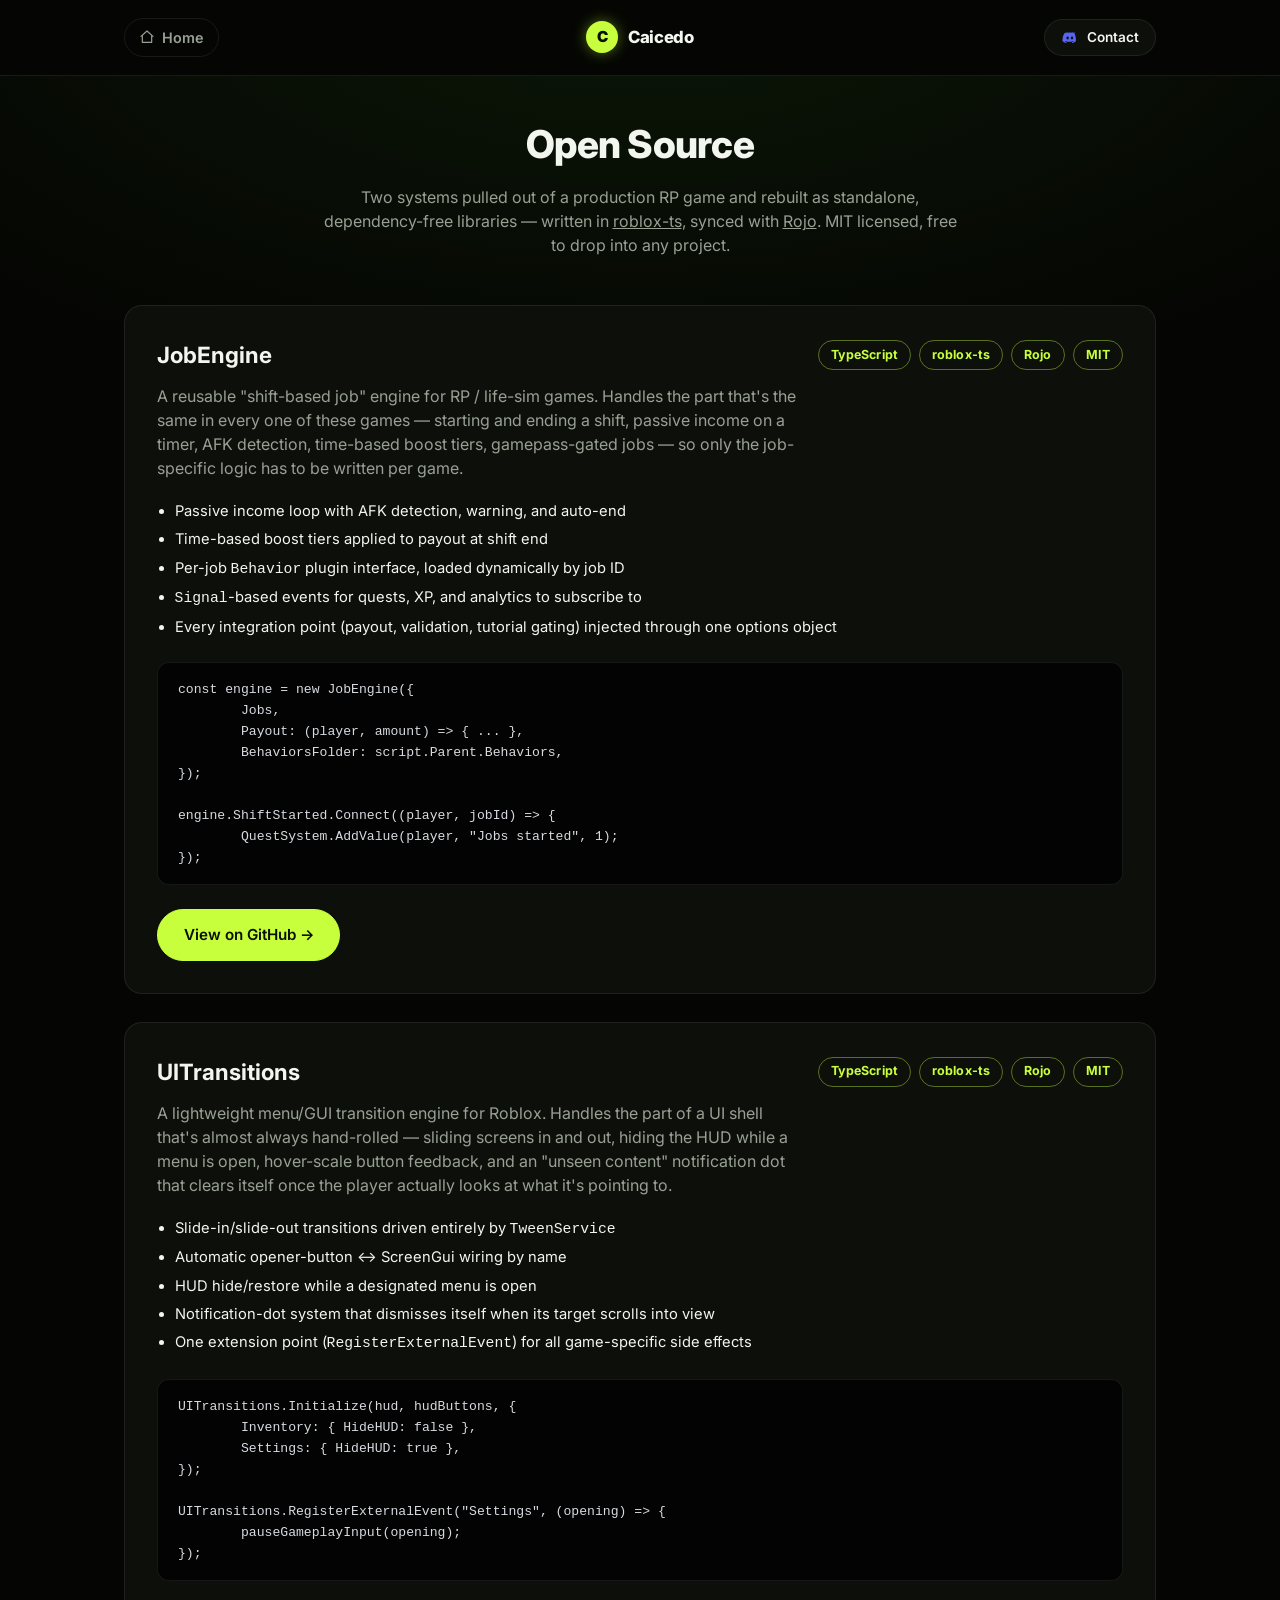
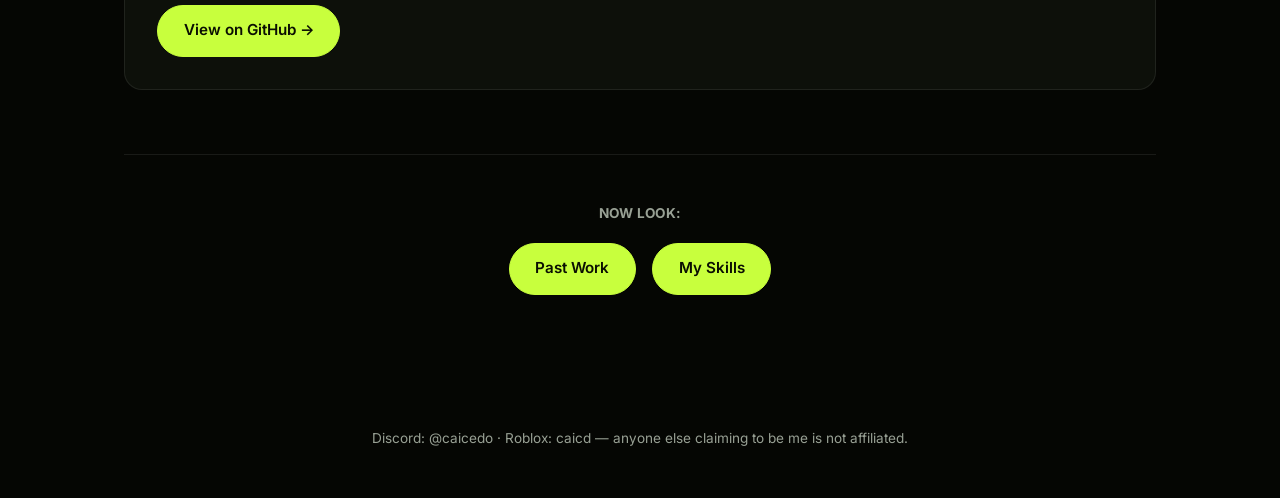
==== open-source.html @ bf7984fc "Initial commit: portfolio site Static site (plain HTML/CSS/JS) — home, past work, skills, and open s" ====
<!DOCTYPE html>
<html lang="en">
<head>
<meta charset="UTF-8" />
<meta name="viewport" content="width=device-width, initial-scale=1.0" />
<title>Open Source — Caicedo</title>
<meta name="description" content="Standalone TypeScript/Rojo systems extracted from production Roblox games, open-sourced on GitHub." />
<link rel="preconnect" href="https://fonts.googleapis.com" />
<link rel="preconnect" href="https://fonts.gstatic.com" crossorigin />
<link href="https://fonts.googleapis.com/css2?family=Inter:wght@400;600;700;800;900&display=swap" rel="stylesheet" />
<link rel="stylesheet" href="css/style.css" />
</head>
<body>
<header class="topbar-wrap">
<div class="topbar">
	<a href="index.html" class="topbar-home">
		<svg viewBox="0 0 24 24" fill="none" stroke="currentColor" stroke-width="1.8" stroke-linecap="round" stroke-linejoin="round">
			<path d="M3 11l9-8 9 8"></path>
			<path d="M5 10v10h14V10"></path>
		</svg>
		<span>Home</span>
	</a>
	<a href="index.html" class="topbar-brand">
		<span class="topbar-logo" aria-hidden="true">C</span>
		<span class="topbar-name">Caicedo</span>
	</a>
	<button class="discord-btn" data-discord="@caicedo" type="button">
		<svg viewBox="0 0 24 24" fill="currentColor" aria-hidden="true">
			<path d="M20 5.5c-1.4-.7-2.9-1.1-4.5-1.4l-.2.4c1.4.4 2.7 1 3.9 1.8-3.9-1.9-9.5-1.9-13.4 0 1.2-.8 2.5-1.4 3.9-1.8l-.2-.4C7.9 4.4 6.4 4.8 5 5.5 2.5 9.3 1.8 13 2.1 16.6c1.7 1.3 3.4 2 5 2.5l.6-1c-.9-.3-1.8-.8-2.6-1.3.2-.2.4-.3.7-.5 3.5 1.6 7.3 1.6 10.8 0 .2.2.4.3.7.5-.8.5-1.7 1-2.6 1.3l.6 1c1.6-.5 3.3-1.2 5-2.5.4-4.2-.6-7.9-2.3-11.1zM9 14.2c-.9 0-1.6-.9-1.6-1.9 0-1.1.7-1.9 1.6-1.9s1.6.9 1.6 1.9c0 1-.7 1.9-1.6 1.9zm6 0c-.9 0-1.6-.9-1.6-1.9 0-1.1.7-1.9 1.6-1.9s1.6.9 1.6 1.9c0 1-.7 1.9-1.6 1.9z" />
		</svg>
		<span>Contact</span>
		<span class="toast" role="status"></span>
	</button>
</div>
</header>

<main>
	<h1 class="page-title">Open Source</h1>
	<p class="page-intro">
		Two systems pulled out of a production RP game and rebuilt as standalone, dependency-free
		libraries — written in <a href="https://roblox-ts.com/" target="_blank" rel="noopener">roblox-ts</a>,
		synced with <a href="https://rojo.space/" target="_blank" rel="noopener">Rojo</a>. MIT licensed, free to drop into any project.
	</p>

	<article class="project-card">
		<div class="project-body">
			<div class="project-head">
				<h2>JobEngine</h2>
				<div class="project-tags">
					<span class="tag">TypeScript</span>
					<span class="tag">roblox-ts</span>
					<span class="tag">Rojo</span>
					<span class="tag">MIT</span>
				</div>
			</div>
			<p class="project-desc">
				A reusable "shift-based job" engine for RP / life-sim games. Handles the part that's the same
				in every one of these games — starting and ending a shift, passive income on a timer, AFK
				detection, time-based boost tiers, gamepass-gated jobs — so only the job-specific logic has to
				be written per game.
			</p>
			<ul>
				<li>Passive income loop with AFK detection, warning, and auto-end</li>
				<li>Time-based boost tiers applied to payout at shift end</li>
				<li>Per-job <code>Behavior</code> plugin interface, loaded dynamically by job ID</li>
				<li><code>Signal</code>-based events for quests, XP, and analytics to subscribe to</li>
				<li>Every integration point (payout, validation, tutorial gating) injected through one options object</li>
			</ul>
			<div class="code-preview">
<pre>const engine = new JobEngine({
	Jobs,
	Payout: (player, amount) => { ... },
	BehaviorsFolder: script.Parent.Behaviors,
});

engine.ShiftStarted.Connect((player, jobId) => {
	QuestSystem.AddValue(player, "Jobs started", 1);
});</pre>
			</div>
			<a class="btn btn-accent" href="https://github.com/caicdo/job-engine" target="_blank" rel="noopener">View on GitHub →</a>
		</div>
	</article>

	<article class="project-card">
		<div class="project-body">
			<div class="project-head">
				<h2>UITransitions</h2>
				<div class="project-tags">
					<span class="tag">TypeScript</span>
					<span class="tag">roblox-ts</span>
					<span class="tag">Rojo</span>
					<span class="tag">MIT</span>
				</div>
			</div>
			<p class="project-desc">
				A lightweight menu/GUI transition engine for Roblox. Handles the part of a UI shell that's
				almost always hand-rolled — sliding screens in and out, hiding the HUD while a menu is open,
				hover-scale button feedback, and an "unseen content" notification dot that clears itself once
				the player actually looks at what it's pointing to.
			</p>
			<ul>
				<li>Slide-in/slide-out transitions driven entirely by <code>TweenService</code></li>
				<li>Automatic opener-button ↔ ScreenGui wiring by name</li>
				<li>HUD hide/restore while a designated menu is open</li>
				<li>Notification-dot system that dismisses itself when its target scrolls into view</li>
				<li>One extension point (<code>RegisterExternalEvent</code>) for all game-specific side effects</li>
			</ul>
			<div class="code-preview">
<pre>UITransitions.Initialize(hud, hudButtons, {
	Inventory: { HideHUD: false },
	Settings: { HideHUD: true },
});

UITransitions.RegisterExternalEvent("Settings", (opening) => {
	pauseGameplayInput(opening);
});</pre>
			</div>
			<a class="btn btn-accent" href="https://github.com/caicdo/ui-transitions" target="_blank" rel="noopener">View on GitHub →</a>
		</div>
	</article>

	<section class="now-look">
		<p>Now look:</p>
		<div class="btn-row">
			<a class="btn btn-accent" href="past-work.html">Past Work</a>
			<a class="btn btn-accent" href="skills.html">My Skills</a>
		</div>
	</section>
</main>

<footer class="site-footer">
	<p>Discord: @caicedo · Roblox: caicd — anyone else claiming to be me is not affiliated.</p>
</footer>

<script src="js/main.js"></script>
</body>
</html>
---- css/style.css ----
:root {
	/* Acid-green-on-black identity — deep black base, one loud lime accent. */
	--bg: #050603;
	--bg-alt: #0d100a;
	--bg-alt-2: #151a0f;
	--border: rgba(255, 255, 255, 0.08);
	--text: #f3f5ef;
	--muted: #98a094;
	--accent-rgb: 200, 255, 61;
	--accent: rgb(var(--accent-rgb));
	--accent-soft: rgba(var(--accent-rgb), 0.12);
	--on-accent: #0a0f02;
	--radius: 18px;
	--max-width: 1080px;
}

* {
	box-sizing: border-box;
}

body {
	margin: 0;
	/* Lowkey ambient glow — a dark green fading into the black, not the bright accent. */
	background: radial-gradient(ellipse 1400px 700px at 50% -5%, rgba(16, 36, 10, 0.6), transparent 65%), var(--bg);
	background-attachment: fixed;
	color: var(--text);
	font-family: "Inter", -apple-system, BlinkMacSystemFont, "Segoe UI", Roboto, sans-serif;
	line-height: 1.5;
	-webkit-font-smoothing: antialiased;
}

a {
	color: inherit;
}

img,
svg {
	display: block;
}

button {
	font-family: inherit;
}

/* ---------- Header (sticky — stays visible while scrolling) ---------- */

.topbar-wrap {
	position: sticky;
	top: 0;
	z-index: 100;
	background: var(--bg);
	border-bottom: 1px solid var(--border);
}

.topbar {
	display: grid;
	grid-template-columns: 1fr auto 1fr;
	align-items: center;
	max-width: var(--max-width);
	margin: 0 auto;
	padding: 1.1rem 1.5rem;
	gap: 1rem;
}

.topbar-home {
	justify-self: start;
	display: inline-flex;
	align-items: center;
	gap: 0.4rem;
	text-decoration: none;
	color: var(--muted);
	font-weight: 600;
	font-size: 0.9rem;
	padding: 0.5rem 0.9rem;
	border: 1px solid var(--border);
	border-radius: 999px;
	transition: color 0.15s ease, border-color 0.15s ease;
}

.topbar-home:hover {
	color: var(--text);
	border-color: var(--accent);
}

.topbar-home svg {
	width: 1rem;
	height: 1rem;
}

.topbar-brand {
	justify-self: center;
	display: inline-flex;
	align-items: center;
	gap: 0.6rem;
	text-decoration: none;
}

.topbar-logo {
	width: 2rem;
	height: 2rem;
	border-radius: 50%;
	background: var(--accent);
	color: var(--on-accent);
	display: flex;
	align-items: center;
	justify-content: center;
	font-weight: 900;
	font-size: 0.95rem;
	flex-shrink: 0;
	box-shadow: 0 0 14px rgba(var(--accent-rgb), 0.4);
}

.topbar-name {
	font-weight: 800;
	font-size: 1.05rem;
	letter-spacing: -0.02em;
	white-space: nowrap;
}

.discord-btn {
	justify-self: end;
	display: inline-flex;
	align-items: center;
	gap: 0.5rem;
	background: var(--bg-alt);
	border: 1px solid var(--border);
	color: var(--text);
	padding: 0.55rem 1rem;
	border-radius: 999px;
	cursor: pointer;
	font-weight: 600;
	font-size: 0.85rem;
	transition: border-color 0.15s ease, background 0.15s ease;
	position: relative;
}

.discord-btn:hover {
	border-color: #5865f2;
	background: var(--bg-alt-2);
}

.discord-btn svg {
	width: 1.1rem;
	height: 1.1rem;
	color: #5865f2;
}

.discord-btn .toast {
	position: absolute;
	top: calc(100% + 0.6rem);
	right: 0;
	background: var(--text);
	color: var(--bg);
	font-size: 0.78rem;
	font-weight: 600;
	padding: 0.45rem 0.75rem;
	border-radius: 8px;
	white-space: nowrap;
	opacity: 0;
	pointer-events: none;
	transform: translateY(-4px);
	transition: opacity 0.15s ease, transform 0.15s ease;
}

.discord-btn .toast.show {
	opacity: 1;
	transform: translateY(0);
}

main {
	max-width: var(--max-width);
	margin: 0 auto;
	padding: 1.5rem 1.5rem 5rem;
}

/* ---------- Hero ---------- */

.hero-title {
	text-align: center;
	font-size: clamp(1.8rem, 4.5vw, 3rem);
	font-weight: 800;
	letter-spacing: -0.02em;
	margin: 1rem 0 3rem;
}

.page-title {
	text-align: center;
	font-size: clamp(1.6rem, 4vw, 2.4rem);
	font-weight: 800;
	letter-spacing: -0.02em;
	margin: 1rem 0 0.75rem;
}

.page-intro {
	text-align: center;
	color: var(--muted);
	max-width: 640px;
	margin: 0 auto 3rem;
}

/* ---------- Stat row (no cards — icon/number/subtitle sit directly on the bg) ---------- */

.stats-row {
	display: flex;
	justify-content: space-between;
	gap: 1.5rem;
	margin-bottom: 3.5rem;
	padding-bottom: 2rem;
	border-bottom: 1px solid var(--border);
}

.stat-box {
	flex: 1;
	display: flex;
	flex-direction: column;
	gap: 0.6rem;
	min-width: 0;
}

.stat-top {
	display: flex;
	align-items: center;
	gap: clamp(0.35rem, 2vw, 1rem);
	min-width: 0;
}

.stat-icon {
	color: var(--accent);
	width: clamp(1.8rem, 5vw, 2.6rem);
	height: clamp(1.8rem, 5vw, 2.6rem);
	flex-shrink: 0;
}

.stat-icon svg {
	width: 100%;
	height: 100%;
}

.stat-number {
	font-weight: 900;
	font-size: clamp(1.1rem, 5vw, 2.6rem);
	letter-spacing: -0.02em;
	white-space: nowrap;
	min-width: 0;
}

.stat-subtitle {
	color: var(--muted);
	font-size: clamp(0.75rem, 2vw, 0.95rem);
}

/* ---------- Bento nav grid ---------- */

.bento {
	display: grid;
	grid-template-columns: 1fr 1fr;
	grid-template-rows: 1fr 1fr;
	gap: 1.25rem;
	height: min(60vh, 480px);
}

.bento-cell {
	display: flex;
	flex-direction: column;
	justify-content: flex-end;
	background: var(--bg-alt);
	border: 1px solid var(--border);
	border-radius: var(--radius);
	padding: 1.75rem;
	text-decoration: none;
	color: inherit;
	position: relative;
	overflow: hidden;
	transition: border-color 0.15s ease, transform 0.15s ease, background 0.15s ease;
}

.bento-cell::before {
	content: "";
	position: absolute;
	inset: -30%;
	background: radial-gradient(circle at 82% 18%, rgba(var(--accent-rgb), 0.16), transparent 55%);
	pointer-events: none;
}

.bento-cell:hover {
	border-color: var(--accent);
	background: var(--bg-alt-2);
	transform: translateY(-2px);
}

/* Large decorative glyph, layered low-opacity behind the title — stands in for
   real artwork until photos/GIFs are added. */
.bento-icon {
	position: absolute;
	right: -1.25rem;
	bottom: -1.25rem;
	width: 8rem;
	height: 8rem;
	color: var(--accent);
	opacity: 0.16;
	transition: opacity 0.2s ease, transform 0.2s ease;
	pointer-events: none;
}

.bento-icon svg {
	width: 100%;
	height: 100%;
}

.bento-cell:hover .bento-icon {
	opacity: 0.3;
	transform: scale(1.06) rotate(-4deg);
}

.bento-left .bento-icon {
	width: 12rem;
	height: 12rem;
}

.bento-body {
	position: relative;
	z-index: 1;
}

.bento-left {
	grid-column: 1;
	grid-row: 1 / span 2;
}

.bento-top-right {
	grid-column: 2;
	grid-row: 1;
}

.bento-bottom-right {
	grid-column: 2;
	grid-row: 2;
}

.bento-title {
	font-weight: 900;
	font-size: clamp(1.3rem, 2.6vw, 1.9rem);
	letter-spacing: -0.01em;
	text-transform: uppercase;
	line-height: 1.15;
}

/* ---------- Buttons ---------- */

.btn-row {
	display: flex;
	justify-content: center;
	gap: 1rem;
	flex-wrap: wrap;
}

.btn {
	display: inline-flex;
	align-items: center;
	gap: 0.5rem;
	padding: 0.85rem 1.6rem;
	border-radius: 999px;
	border: 1px solid var(--border);
	background: var(--bg-alt);
	color: var(--text);
	text-decoration: none;
	font-weight: 600;
	font-size: 0.95rem;
	transition: border-color 0.15s ease, background 0.15s ease, transform 0.15s ease;
}

.btn:hover {
	border-color: var(--accent);
	background: var(--bg-alt-2);
	transform: translateY(-1px);
}

.btn-accent {
	background: var(--accent);
	color: var(--on-accent);
	border-color: var(--accent);
}

.btn-accent:hover {
	filter: brightness(0.88);
	box-shadow: 0 0 20px rgba(var(--accent-rgb), 0.35);
}

/* ---------- Disclaimer banner (past work) ---------- */

.disclaimer {
	display: flex;
	align-items: center;
	justify-content: space-between;
	gap: 1.5rem;
	flex-wrap: wrap;
	background: var(--accent-soft);
	border: 1px solid rgba(var(--accent-rgb), 0.25);
	border-radius: var(--radius);
	padding: 1.1rem 1.1rem 1.1rem 1.5rem;
	margin-bottom: 3rem;
}

.disclaimer p {
	margin: 0;
	color: var(--text);
}

.disclaimer-actions {
	display: flex;
	align-items: center;
	gap: 0.75rem;
	flex-shrink: 0;
}

.disclaimer-close {
	appearance: none;
	background: transparent;
	border: 1px solid transparent;
	color: var(--muted);
	width: 2rem;
	height: 2rem;
	border-radius: 50%;
	font-size: 1.1rem;
	line-height: 1;
	cursor: pointer;
	transition: color 0.15s ease, border-color 0.15s ease;
}

.disclaimer-close:hover {
	color: var(--text);
	border-color: var(--border);
}

.disclaimer.hidden {
	display: none;
}

/* ---------- Video embeds (past work) ---------- */

.video-frame {
	position: relative;
	flex: 0 0 42%;
	aspect-ratio: 16 / 9;
	background: #000;
	border-radius: 12px;
	overflow: hidden;
}

.video-frame iframe {
	position: absolute;
	inset: 0;
	width: 100%;
	height: 100%;
	border: 0;
}

/* Smaller, denser grid for lower-priority video demos. */
.video-compact-grid {
	display: grid;
	grid-template-columns: repeat(3, 1fr);
	gap: 1.25rem;
	margin-bottom: 3.5rem;
}

.video-compact-card {
	background: var(--bg-alt);
	border: 1px solid var(--border);
	border-radius: var(--radius);
	overflow: hidden;
}

.video-compact-card .video-frame {
	flex-basis: auto;
	border-radius: 0;
}

.video-compact-meta {
	padding: 1rem 1.1rem 1.2rem;
}

.video-compact-meta h3 {
	margin: 0 0 0.35rem;
	font-size: 0.98rem;
	font-weight: 700;
}

.video-compact-meta p {
	margin: 0;
	color: var(--muted);
	font-size: 0.85rem;
}

/* ---------- Skill cards ---------- */

.skill-grid {
	display: grid;
	grid-template-columns: repeat(3, 1fr);
	gap: 1.5rem;
	margin-bottom: 3.5rem;
}

.skill-card {
	background: var(--bg-alt);
	border: 1px solid var(--border);
	border-radius: var(--radius);
	padding: 1.75rem;
	transition: border-color 0.15s ease, background 0.15s ease, transform 0.15s ease;
}

.skill-card:hover {
	border-color: var(--accent);
	background: var(--bg-alt-2);
	transform: translateY(-2px);
}

.skill-card .skill-emoji {
	font-size: 1.6rem;
	margin-bottom: 0.5rem;
}

.skill-card h2 {
	font-size: 1.15rem;
	margin: 0 0 0.35rem;
}

.skill-caption {
	color: var(--muted);
	font-size: 0.9rem;
	margin: 0 0 1.1rem;
}

.skill-card ul {
	margin: 0;
	padding-left: 1.1rem;
	color: var(--text);
	font-size: 0.92rem;
}

.skill-card li {
	margin-bottom: 0.5rem;
}

.skill-card li:last-child {
	margin-bottom: 0;
}

/* ---------- Open source project cards ---------- */

.project-card {
	display: flex;
	gap: 1.75rem;
	background: var(--bg-alt);
	border: 1px solid var(--border);
	border-radius: var(--radius);
	padding: 2rem;
	margin-bottom: 1.75rem;
}

.project-media {
	flex: 0 0 42%;
	min-width: 0;
	aspect-ratio: 16 / 9;
	align-self: center;
	object-fit: cover;
	border-radius: 12px;
	border: 1px solid var(--border);
	display: block;
}

/* Still-empty media slot (no image yet) — dashed placeholder look. */
.project-media[aria-hidden="true"] {
	border: 1px dashed var(--border);
	background: repeating-linear-gradient(
		135deg,
		rgba(255, 255, 255, 0.02),
		rgba(255, 255, 255, 0.02) 10px,
		rgba(255, 255, 255, 0.05) 10px,
		rgba(255, 255, 255, 0.05) 20px
	);
	display: flex;
	align-items: center;
	justify-content: center;
	color: var(--muted);
	font-size: 0.85rem;
	font-weight: 600;
	text-align: center;
	padding: 1rem;
}

.project-body {
	flex: 1;
	min-width: 0;
}

.project-head {
	display: flex;
	align-items: center;
	justify-content: space-between;
	gap: 1rem;
	flex-wrap: wrap;
	margin-bottom: 0.75rem;
}

.project-head h2,
.project-head h3 {
	margin: 0;
	font-size: 1.4rem;
}

.project-tags {
	display: flex;
	gap: 0.5rem;
	flex-wrap: wrap;
}

/* Tag / chip — used for project tags, video roles, and job tags. A visible pill
   (background + stroke) so it reads as a tag, not plain text. */
.tag {
	display: inline-flex;
	align-items: center;
	font-size: 0.78rem;
	font-weight: 700;
	letter-spacing: 0.01em;
	color: var(--accent);
	background: transparent;
	border: 1px solid rgba(var(--accent-rgb), 0.4);
	border-radius: 999px;
	padding: 0.3rem 0.75rem;
}

.project-desc {
	color: var(--muted);
	margin: 0 0 1.25rem;
	max-width: 65ch;
}

/* ---------- Job cards ("Last Jobs" section) ---------- */

.section-title {
	font-size: clamp(1.3rem, 3vw, 1.8rem);
	font-weight: 800;
	letter-spacing: -0.01em;
	margin: 0 0 1.5rem;
}

.subsection-title {
	font-size: 1.1rem;
	font-weight: 700;
	color: var(--muted);
	letter-spacing: -0.01em;
	margin: 3rem 0 1.25rem;
}

.section-divider {
	border: none;
	border-top: 1px solid var(--border);
	margin: 3.5rem 0;
}

.job-link {
	display: inline-flex;
	align-items: center;
	gap: 0.35rem;
	margin-top: 0.25rem;
	font-size: 0.85rem;
	font-weight: 600;
	color: var(--accent);
	text-decoration: none;
}

.job-link:hover {
	text-decoration: underline;
}

.job-disclaimer {
	margin: 0.25rem 0 0;
	font-size: 0.85rem;
	color: var(--muted);
	font-style: italic;
}

.project-body ul {
	margin: 0 0 1.5rem;
	padding-left: 1.1rem;
	font-size: 0.92rem;
}

.project-body li {
	margin-bottom: 0.4rem;
}

.code-preview {
	background: #020302;
	border: 1px solid var(--border);
	border-radius: 12px;
	padding: 1rem 1.25rem;
	overflow-x: auto;
	margin: 0 0 1.5rem;
}

.code-preview pre {
	margin: 0;
	font-family: "SF Mono", "Fira Code", Menlo, Consolas, monospace;
	font-size: 0.82rem;
	line-height: 1.6;
	color: #d7dbe0;
}

/* ---------- Footer nav ("Now look:") ---------- */

.now-look {
	text-align: center;
	margin-top: 4rem;
	padding-top: 3rem;
	border-top: 1px solid var(--border);
}

.now-look p {
	color: var(--muted);
	font-weight: 700;
	letter-spacing: 0.02em;
	text-transform: uppercase;
	font-size: 0.85rem;
	margin: 0 0 1.25rem;
}

footer.site-footer {
	text-align: center;
	color: var(--muted);
	font-size: 0.85rem;
	padding: 2.5rem 1.5rem;
}

/* ---------- Responsive ---------- */

@media (max-width: 760px) {
	.topbar {
		grid-template-columns: auto 1fr auto;
	}

	.stats-row {
		gap: 1rem;
	}

	.topbar-name {
		display: none;
	}

	.bento {
		grid-template-columns: 1fr;
		grid-template-rows: repeat(3, 160px);
		height: auto;
	}

	.bento-left,
	.bento-top-right,
	.bento-bottom-right {
		grid-column: 1;
	}

	.bento-left {
		grid-row: 1;
	}

	.bento-top-right {
		grid-row: 2;
	}

	.bento-bottom-right {
		grid-row: 3;
	}

	.project-card {
		flex-direction: column;
	}

	.video-frame,
	.project-media {
		flex-basis: auto;
	}

	.skill-grid,
	.video-compact-grid {
		grid-template-columns: 1fr;
	}
}

@media (max-width: 980px) and (min-width: 761px) {
	.video-compact-grid {
		grid-template-columns: repeat(2, 1fr);
	}
}

@media (max-width: 480px) {
	.stats-row {
		gap: 0.6rem;
	}

	.stat-number {
		white-space: normal;
		overflow-wrap: anywhere;
		font-size: clamp(1rem, 7vw, 1.6rem);
		line-height: 1.1;
	}

	.stat-subtitle {
		font-size: 0.68rem;
	}
}
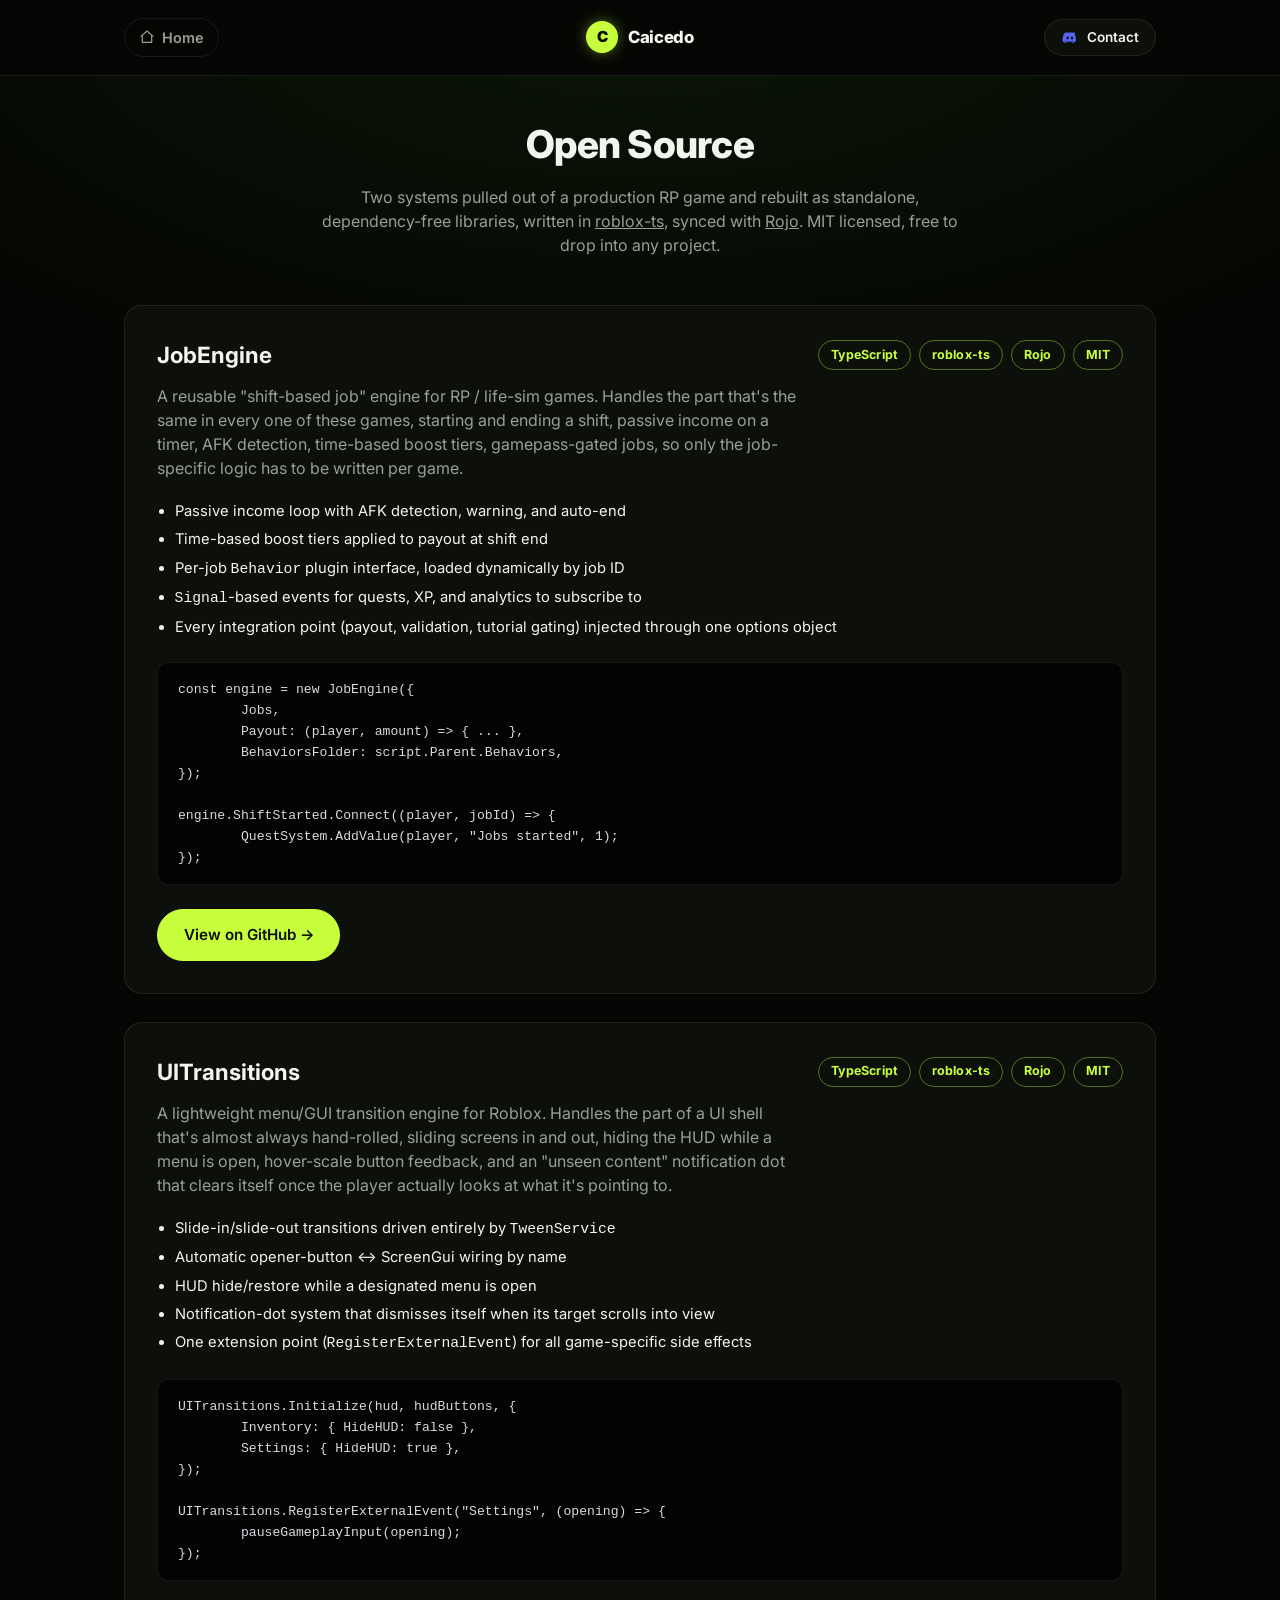
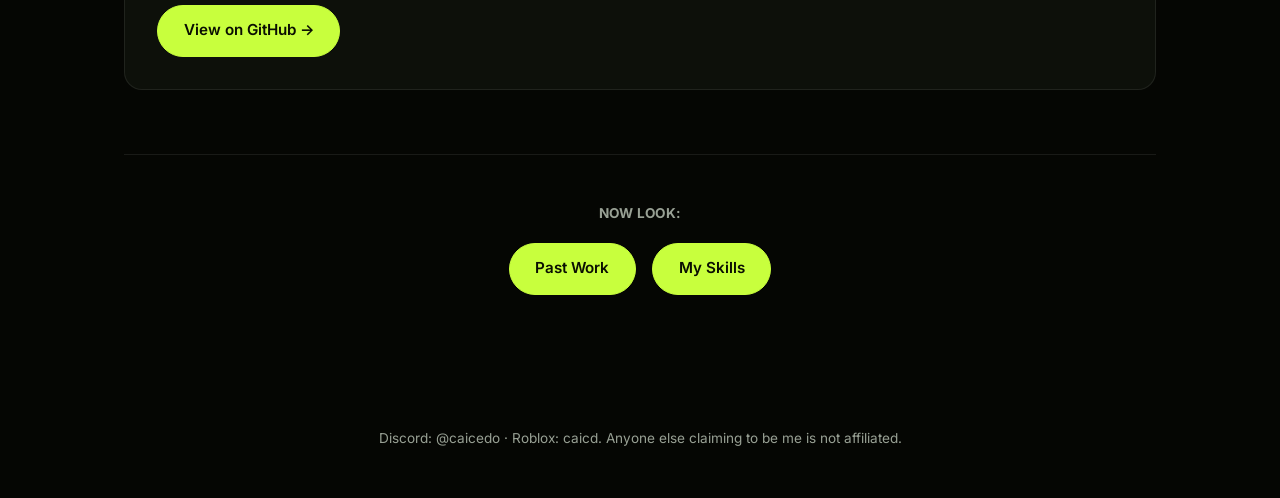
==== commit 47c350d3: "Rewrite captions, drop all em dashes, move Bus Chassis to secondary list" ====
--- a/open-source.html
+++ b/open-source.html
@@ -3,7 +3,7 @@
 <head>
 <meta charset="UTF-8" />
 <meta name="viewport" content="width=device-width, initial-scale=1.0" />
-<title>Open Source — Caicedo</title>
+<title>Open Source, Caicedo</title>
 <meta name="description" content="Standalone TypeScript/Rojo systems extracted from production Roblox games, open-sourced on GitHub." />
 <link rel="preconnect" href="https://fonts.googleapis.com" />
 <link rel="preconnect" href="https://fonts.gstatic.com" crossorigin />
@@ -38,7 +38,7 @@
 	<h1 class="page-title">Open Source</h1>
 	<p class="page-intro">
 		Two systems pulled out of a production RP game and rebuilt as standalone, dependency-free
-		libraries — written in <a href="https://roblox-ts.com/" target="_blank" rel="noopener">roblox-ts</a>,
+		libraries, written in <a href="https://roblox-ts.com/" target="_blank" rel="noopener">roblox-ts</a>,
 		synced with <a href="https://rojo.space/" target="_blank" rel="noopener">Rojo</a>. MIT licensed, free to drop into any project.
 	</p>
 
@@ -55,8 +55,8 @@
 			</div>
 			<p class="project-desc">
 				A reusable "shift-based job" engine for RP / life-sim games. Handles the part that's the same
-				in every one of these games — starting and ending a shift, passive income on a timer, AFK
-				detection, time-based boost tiers, gamepass-gated jobs — so only the job-specific logic has to
+				in every one of these games, starting and ending a shift, passive income on a timer, AFK
+				detection, time-based boost tiers, gamepass-gated jobs, so only the job-specific logic has to
 				be written per game.
 			</p>
 			<ul>
@@ -94,7 +94,7 @@
 			</div>
 			<p class="project-desc">
 				A lightweight menu/GUI transition engine for Roblox. Handles the part of a UI shell that's
-				almost always hand-rolled — sliding screens in and out, hiding the HUD while a menu is open,
+				almost always hand-rolled, sliding screens in and out, hiding the HUD while a menu is open,
 				hover-scale button feedback, and an "unseen content" notification dot that clears itself once
 				the player actually looks at what it's pointing to.
 			</p>
@@ -129,7 +129,7 @@
 </main>
 
 <footer class="site-footer">
-	<p>Discord: @caicedo · Roblox: caicd — anyone else claiming to be me is not affiliated.</p>
+	<p>Discord: @caicedo · Roblox: caicd. Anyone else claiming to be me is not affiliated.</p>
 </footer>
 
 <script src="js/main.js"></script>
--- a/css/style.css
+++ b/css/style.css
@@ -1,5 +1,4 @@
 :root {
-	/* Acid-green-on-black identity — deep black base, one loud lime accent. */
 	--bg: #050603;
 	--bg-alt: #0d100a;
 	--bg-alt-2: #151a0f;
@@ -20,7 +19,6 @@
 
 body {
 	margin: 0;
-	/* Lowkey ambient glow — a dark green fading into the black, not the bright accent. */
 	background: radial-gradient(ellipse 1400px 700px at 50% -5%, rgba(16, 36, 10, 0.6), transparent 65%), var(--bg);
 	background-attachment: fixed;
 	color: var(--text);
@@ -41,8 +39,6 @@
 button {
 	font-family: inherit;
 }
-
-/* ---------- Header (sticky — stays visible while scrolling) ---------- */
 
 .topbar-wrap {
 	position: sticky;
@@ -173,8 +169,6 @@
 	padding: 1.5rem 1.5rem 5rem;
 }
 
-/* ---------- Hero ---------- */
-
 .hero-title {
 	text-align: center;
 	font-size: clamp(1.8rem, 4.5vw, 3rem);
@@ -198,8 +192,6 @@
 	margin: 0 auto 3rem;
 }
 
-/* ---------- Stat row (no cards — icon/number/subtitle sit directly on the bg) ---------- */
-
 .stats-row {
 	display: flex;
 	justify-content: space-between;
@@ -248,8 +240,6 @@
 	color: var(--muted);
 	font-size: clamp(0.75rem, 2vw, 0.95rem);
 }
-
-/* ---------- Bento nav grid ---------- */
 
 .bento {
 	display: grid;
@@ -288,8 +278,6 @@
 	transform: translateY(-2px);
 }
 
-/* Large decorative glyph, layered low-opacity behind the title — stands in for
-   real artwork until photos/GIFs are added. */
 .bento-icon {
 	position: absolute;
 	right: -1.25rem;
@@ -345,8 +333,6 @@
 	line-height: 1.15;
 }
 
-/* ---------- Buttons ---------- */
-
 .btn-row {
 	display: flex;
 	justify-content: center;
@@ -385,8 +371,6 @@
 	filter: brightness(0.88);
 	box-shadow: 0 0 20px rgba(var(--accent-rgb), 0.35);
 }
-
-/* ---------- Disclaimer banner (past work) ---------- */
 
 .disclaimer {
 	display: flex;
@@ -436,8 +420,6 @@
 	display: none;
 }
 
-/* ---------- Video embeds (past work) ---------- */
-
 .video-frame {
 	position: relative;
 	flex: 0 0 42%;
@@ -455,7 +437,6 @@
 	border: 0;
 }
 
-/* Smaller, denser grid for lower-priority video demos. */
 .video-compact-grid {
 	display: grid;
 	grid-template-columns: repeat(3, 1fr);
@@ -491,8 +472,6 @@
 	font-size: 0.85rem;
 }
 
-/* ---------- Skill cards ---------- */
-
 .skill-grid {
 	display: grid;
 	grid-template-columns: repeat(3, 1fr);
@@ -544,8 +523,6 @@
 .skill-card li:last-child {
 	margin-bottom: 0;
 }
-
-/* ---------- Open source project cards ---------- */
 
 .project-card {
 	display: flex;
@@ -568,7 +545,6 @@
 	display: block;
 }
 
-/* Still-empty media slot (no image yet) — dashed placeholder look. */
 .project-media[aria-hidden="true"] {
 	border: 1px dashed var(--border);
 	background: repeating-linear-gradient(
@@ -614,8 +590,6 @@
 	flex-wrap: wrap;
 }
 
-/* Tag / chip — used for project tags, video roles, and job tags. A visible pill
-   (background + stroke) so it reads as a tag, not plain text. */
 .tag {
 	display: inline-flex;
 	align-items: center;
@@ -635,8 +609,6 @@
 	max-width: 65ch;
 }
 
-/* ---------- Job cards ("Last Jobs" section) ---------- */
-
 .section-title {
 	font-size: clamp(1.3rem, 3vw, 1.8rem);
 	font-weight: 800;
@@ -707,8 +679,6 @@
 	color: #d7dbe0;
 }
 
-/* ---------- Footer nav ("Now look:") ---------- */
-
 .now-look {
 	text-align: center;
 	margin-top: 4rem;
@@ -732,8 +702,6 @@
 	padding: 2.5rem 1.5rem;
 }
 
-/* ---------- Responsive ---------- */
-
 @media (max-width: 760px) {
 	.topbar {
 		grid-template-columns: auto 1fr auto;
@@ -778,6 +746,8 @@
 	.video-frame,
 	.project-media {
 		flex-basis: auto;
+		width: 100%;
+		align-self: auto;
 	}
 
 	.skill-grid,
